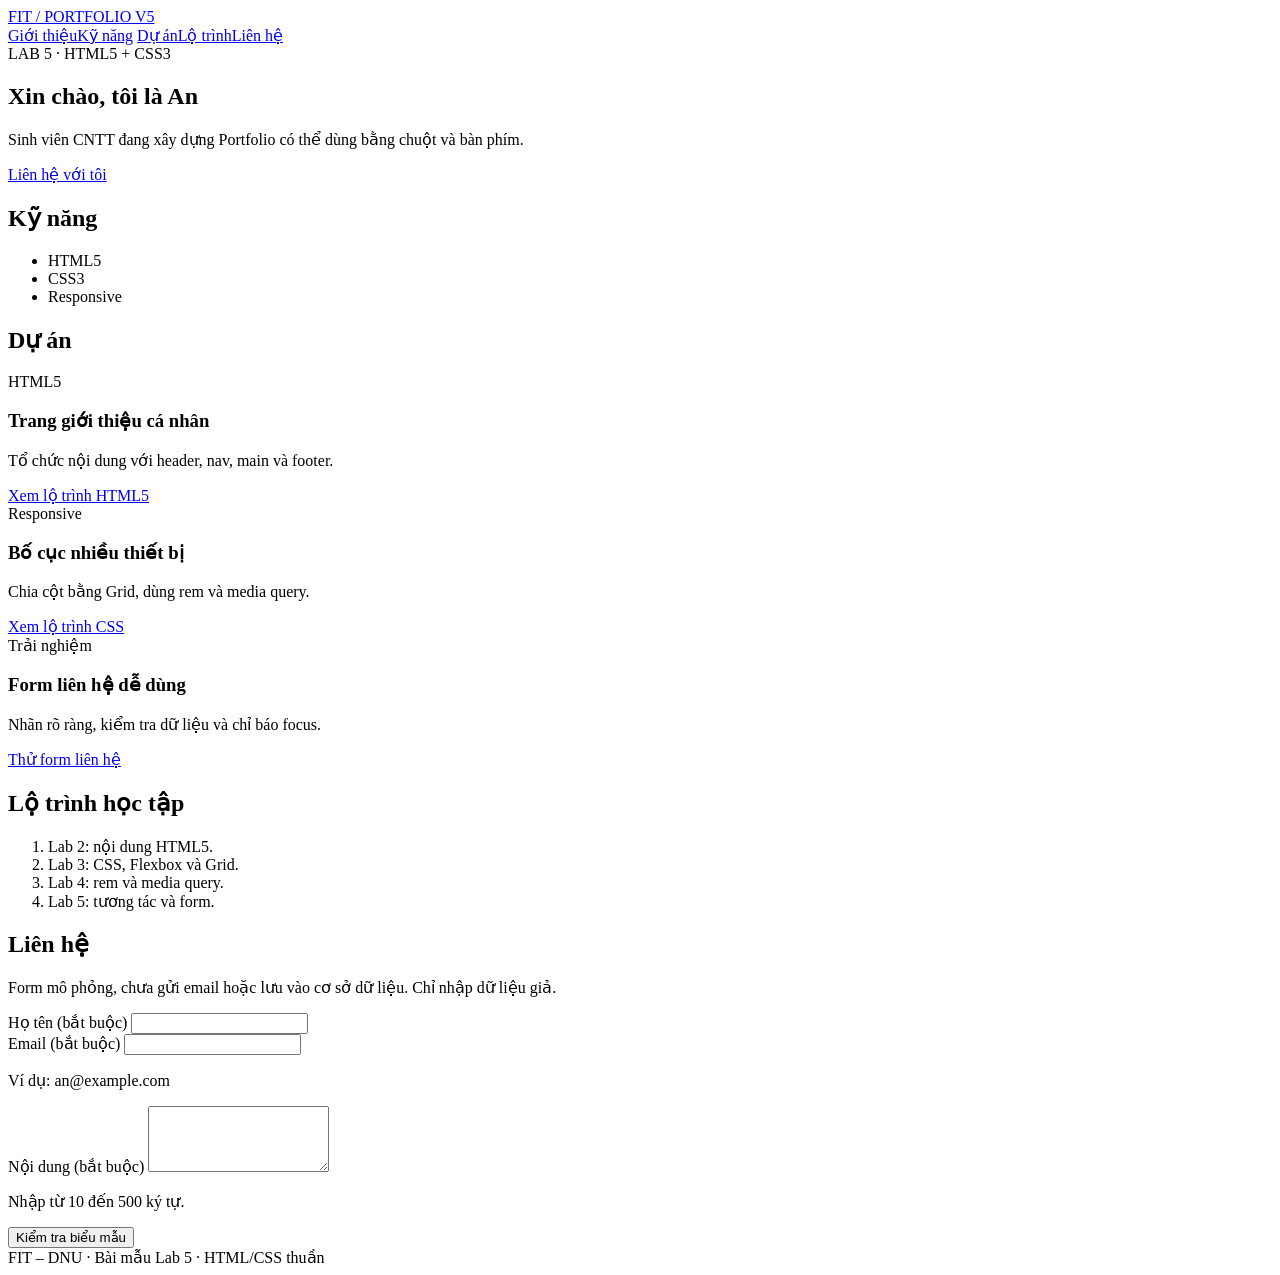
==== index.html @ ade5a110 "Add Lab 5 portfolio page" ====
<!doctype html>
<html lang="vi">

<head>
    <meta charset="utf-8">
    <meta name="viewport" content="width=device-width,initial-scale=1">
    <title>Lab 5 · Portfolio thực hành</title>
    <link rel="stylesheet" href="css/style.css">
</head>

<body>
    <header><a class="brand" href="#gioi-thieu">FIT / PORTFOLIO V5</a>
        <nav class="menu" aria-label="Điều hướng chính">
            <a href="#gioi-thieu">Giới thiệu</a><a href="#ky-nang">Kỹ năng</a>
            <a href="#du-an">Dự án</a><a href="#lo-trinh">Lộ trình</a><a href="#lien-he">Liên hệ</a>
        </nav>
    </header>
    <main>
        <section class="hero" id="gioi-thieu"><span>LAB 5 · HTML5 + CSS3</span>
            <h1>Xin chào, tôi là An</h1>
            <p>Sinh viên CNTT đang xây dựng Portfolio có thể dùng bằng chuột và bàn phím.</p>
            <a class="button" href="#lien-he">Liên hệ với tôi</a>
        </section>
        <section id="ky-nang">
            <h2>Kỹ năng</h2>
            <ul class="skills">
                <li>HTML5</li>
                <li>CSS3</li>
                <li>Responsive</li>
            </ul>
        </section>
        <section id="du-an">
            <h2>Dự án</h2>
            <div class="project-grid">
                <article class="card"><span class="tag">HTML5</span>
                    <h3>Trang giới thiệu cá nhân</h3>
                    <p>Tổ chức nội dung với header, nav, main và footer.</p><a href="#lo-trinh">Xem lộ trình HTML5</a>
                </article>
                <article class="card"><span class="tag">Responsive</span>
                    <h3>Bố cục nhiều thiết bị</h3>
                    <p>Chia cột bằng Grid, dùng rem và media query.</p><a href="#lo-trinh">Xem lộ trình CSS</a>
                </article>
                <article class="card"><span class="tag">Trải nghiệm</span>
                    <h3>Form liên hệ dễ dùng</h3>
                    <p>Nhãn rõ ràng, kiểm tra dữ liệu và chỉ báo focus.</p><a href="#lien-he">Thử form liên hệ</a>
                </article>
            </div>
        </section>
        <section id="lo-trinh">
            <h2>Lộ trình học tập</h2>
            <ol>
                <li>Lab 2: nội dung HTML5.</li>
                <li>Lab 3: CSS, Flexbox và Grid.</li>
                <li>Lab 4: rem và media query.</li>
                <li>Lab 5: tương tác và form.</li>
            </ol>
        </section>
        <section id="lien-he">
            <h2>Liên hệ</h2>
            <p>Form mô phỏng, chưa gửi email hoặc lưu vào cơ sở dữ liệu. Chỉ nhập dữ liệu giả.</p>
            <form action="ket-qua.html" method="get">
                <div class="form-field">
                    <label for="fullname">Họ tên (bắt buộc)</label><!-- 4.1 -->
                    <input id="fullname" name="fullname" type="text" autocomplete="name" required
                        minlength="2"><!-- 4.4 -->
                </div>
                <div class="form-field"><label for="email">Email (bắt buộc)</label>
                    <input id="email" name="email" type="email" required autocomplete="email"
                        aria-describedby="email-help"><!-- 4.2; 4.3 -->
                    <p class="help" id="email-help">Ví dụ: an@example.com</p>
                </div>
                <div class="form-field"><label for="message">Nội dung (bắt buộc)</label>
                    <textarea id="message" name="message" rows="4" required minlength="10" maxlength="500"
                        aria-describedby="message-help"></textarea><!-- 4.5; 4.6; 4.7 -->
                    <p class="help" id="message-help">Nhập từ 10 đến 500 ký tự.</p>
                </div>
                <button class="button" type="submit">Kiểm tra biểu mẫu</button><!-- 4.8 -->
            </form>
        </section>
    </main>
    <footer>FIT – DNU · Bài mẫu Lab 5 · HTML/CSS thuần</footer>
</body>

</html>
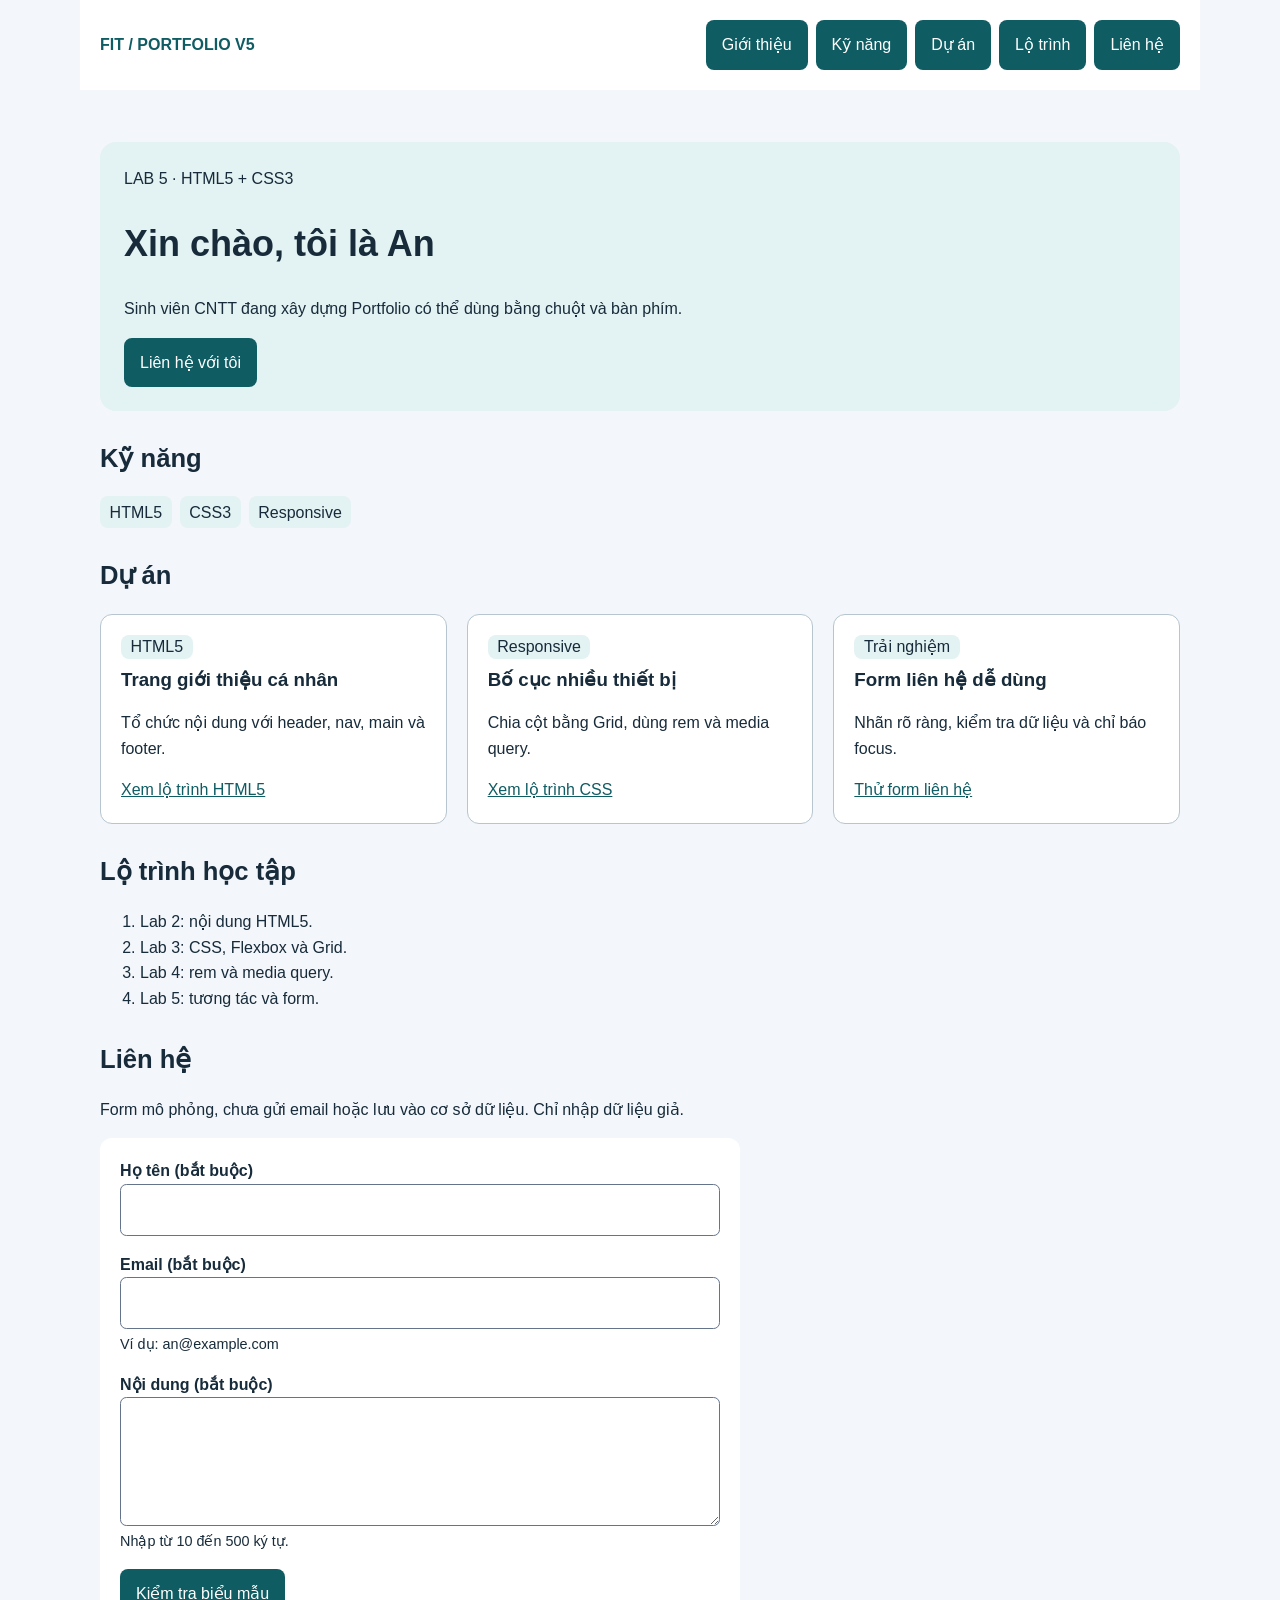
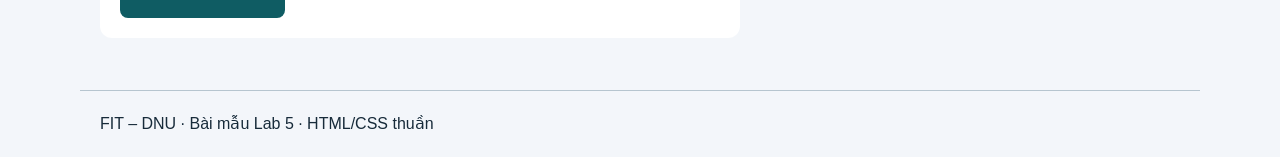
==== commit 3a5c0244: "update" ====
--- a/index.html
+++ b/index.html
@@ -82,4 +82,4 @@
 </body>
 
 </html>
-
+
--- a/css/style.css
+++ b/css/style.css
@@ -0,0 +1,296 @@
+/* LAB 5: chi thay cac o trong co ma 1.1 den 5.6.
+   Base responsive tu Lab 4 da hoan thanh. Khong xoa @media. */
+:root {
+  --bg: #f3f6fa;
+  --text: #172b3a;
+  --primary: #0f5c63;
+  --hover: #083e43;
+  --soft: #e3f2f2;
+  --focus: #b34500;
+  --line: #b6c5cf;
+}
+
+* {
+  box-sizing: border-box;
+}
+
+html {
+  font-size: 100%;
+}
+
+body {
+  margin: 0;
+  font-family: Arial, sans-serif;
+  line-height: 1.6;
+  color: var(--text);
+  background: var(--bg);
+}
+
+a {
+  color: var(--primary);
+}
+
+h1,
+h2,
+h3 {
+  line-height: 1.25;
+}
+
+h1 {
+  font-size: 2.25rem;
+}
+
+h2 {
+  font-size: 1.6rem;
+}
+
+header,
+main,
+footer {
+  max-width: 70rem;
+  margin: auto;
+  padding: 1.25rem;
+}
+
+header {
+  background: white;
+  display: flex;
+  flex-wrap: wrap;
+  align-items: center;
+  justify-content: space-between;
+  gap: 1rem;
+}
+
+.brand {
+  font-weight: bold;
+  text-decoration: none;
+}
+
+.menu {
+  display: flex;
+  flex-wrap: wrap;
+  gap: .5rem;
+}
+
+.menu a {
+  display: inline-block;
+  padding: .75rem 1rem;
+  border-radius: .5rem;
+  background: var(--primary);
+  color: white;
+  text-decoration: none;
+  transition: background-color 180ms ease, color 180ms ease;
+}
+
+section {
+  margin-block: 2rem;
+  scroll-margin-top: 1rem;
+}
+
+.hero {
+  background: var(--soft);
+  padding: 1.5rem;
+  border-radius: 1rem;
+}
+
+.skills {
+  display: flex;
+  flex-wrap: wrap;
+  gap: .5rem;
+  padding: 0;
+  list-style: none;
+}
+
+.skills li,
+.tag {
+  background: var(--soft);
+  padding: .2rem .6rem;
+  border-radius: .5rem;
+}
+
+.project-grid {
+  display: grid;
+  grid-template-columns: 1fr;
+  gap: 1.25rem;
+}
+
+.card {
+  min-width: 0;
+  border: 1px solid var(--line);
+  border-radius: .75rem;
+  padding: 1.25rem;
+  background: white;
+  overflow-wrap: anywhere;
+}
+
+.card h3 {
+  margin-top: .5rem;
+}
+
+.card a {
+  display: inline-block;
+}
+
+.button {
+  display: inline-block;
+  padding: .75rem 1rem;
+  border: 0;
+  background: var(--primary);
+  color: white;
+  border-radius: .5rem;
+  cursor: pointer;
+  text-decoration: none;
+}
+
+form {
+  max-width: 40rem;
+  background: white;
+  border-radius: .75rem;
+  padding: 1.25rem;
+}
+
+.form-field {
+  margin-bottom: 1rem;
+}
+
+label {
+  display: block;
+  font-weight: bold;
+}
+
+.help {
+  font-size: .9rem;
+  margin: .25rem 0 0;
+}
+
+input,
+textarea {
+  display: block;
+  border: 1px solid #64748b;
+  border-radius: .4rem;
+}
+
+textarea {
+  min-height: 8rem;
+}
+
+footer {
+  border-top: 1px solid var(--line);
+}
+
+@media (min-width:48rem) {
+  .project-grid {
+    grid-template-columns: repeat(2, minmax(0, 1fr));
+  }
+}
+
+@media (min-width:64rem) {
+  .project-grid {
+    grid-template-columns: repeat(3, minmax(0, 1fr));
+  }
+}
+
+/* NHIEM VU 1: focus va menu. Khong xoa outline mac dinh. */
+a:focus-visible,
+/* 1.1 */
+button:focus-visible,
+input:focus-visible,
+textarea:focus-visible {
+  outline-style: solid;
+  /* 1.2 */
+  outline-width: .1875rem;
+  /* 1.3 */
+  outline-color: var(--focus);
+  /* 1.4 */
+  outline-offset: .1875rem;
+  /* 1.5 */
+}
+
+.menu a:hover {
+  background: var(--soft);
+  color: var(--primary);
+}
+
+/* 1.6 */
+/* NHIEM VU 2: button */
+.button {
+  transition: background-color
+    /* 2.1 */
+    180ms
+    /* 2.2 */
+    ease,
+    /* 2.3 */
+    transform 180ms ease;
+}
+
+.button:hover {
+  background: var(--hover);
+}
+
+/* 2.4 */
+.button:active {
+  /* 2.5 */
+  transform: translateY(.0625rem);
+  /* 2.6 */
+}
+
+/* NHIEM VU 3: card va link */
+.card {
+  transition: transform
+    /* 3.1 */
+    180ms ease;
+}
+
+/* 3.2 */
+.card:hover {
+  /* 3.3 */
+  transform: translateY(-0.25rem);
+  /* 3.4; 3.5 */
+}
+
+.card:focus-within {
+  transform: translateY(-0.25rem);
+}
+
+/* 3.6 */
+/* NHIEM VU 4 nam trong index.html. */
+/* NHIEM VU 5: form */
+input,
+textarea {
+  width: 100%;
+  /* 5.1 */
+  box-sizing: border-box;
+  /* 5.2 */
+  padding: .75rem;
+  /* 5.3 */
+  min-width: 0;
+  /* 5.4 */
+}
+
+textarea {
+  resize: vertical;
+}
+
+/* 5.5 */
+input,
+textarea,
+button {
+  font: inherit;
+}
+
+/* 5.6 */
+
+@media (prefers-reduced-motion: reduce) {
+  .menu a,
+  .button,
+  .card {
+    transition: none;
+  }
+
+  .button:active,
+  .card:hover,
+  .card:focus-within {
+    transform: none;
+  }
+}
+
